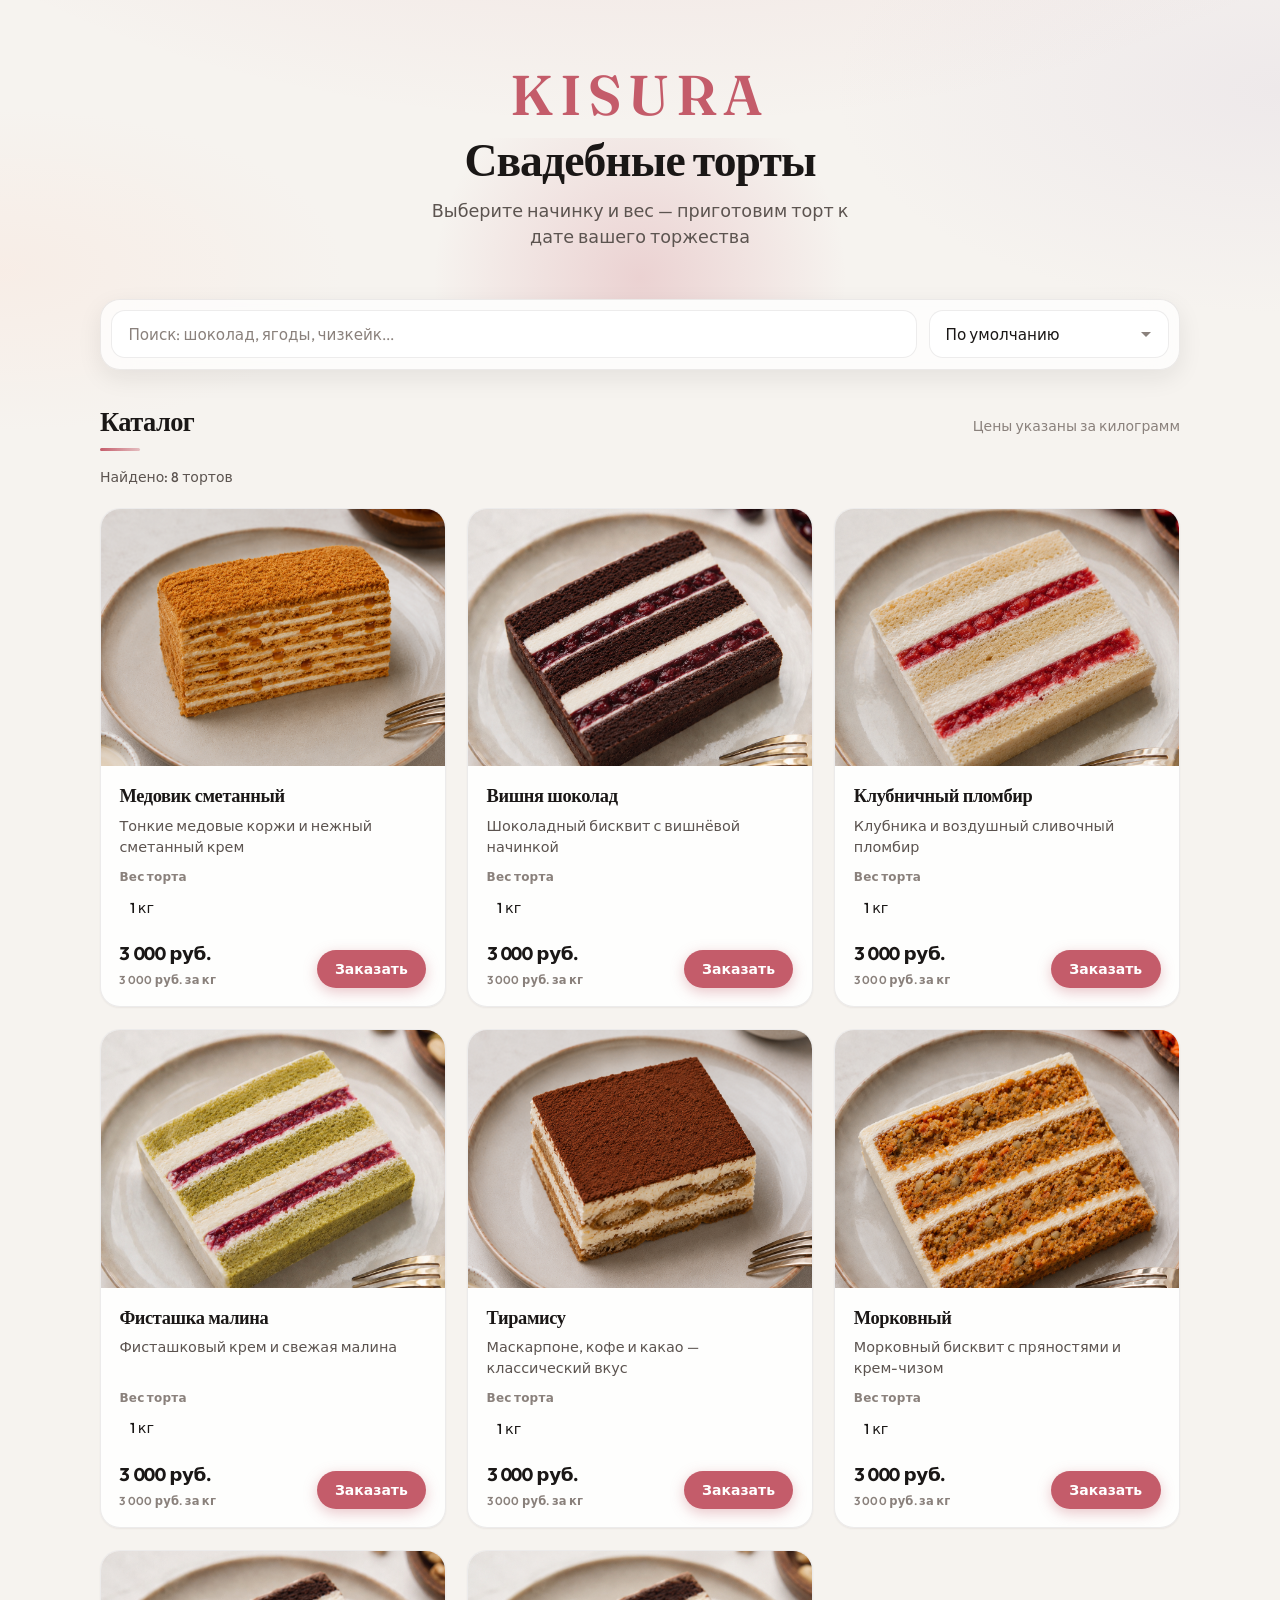
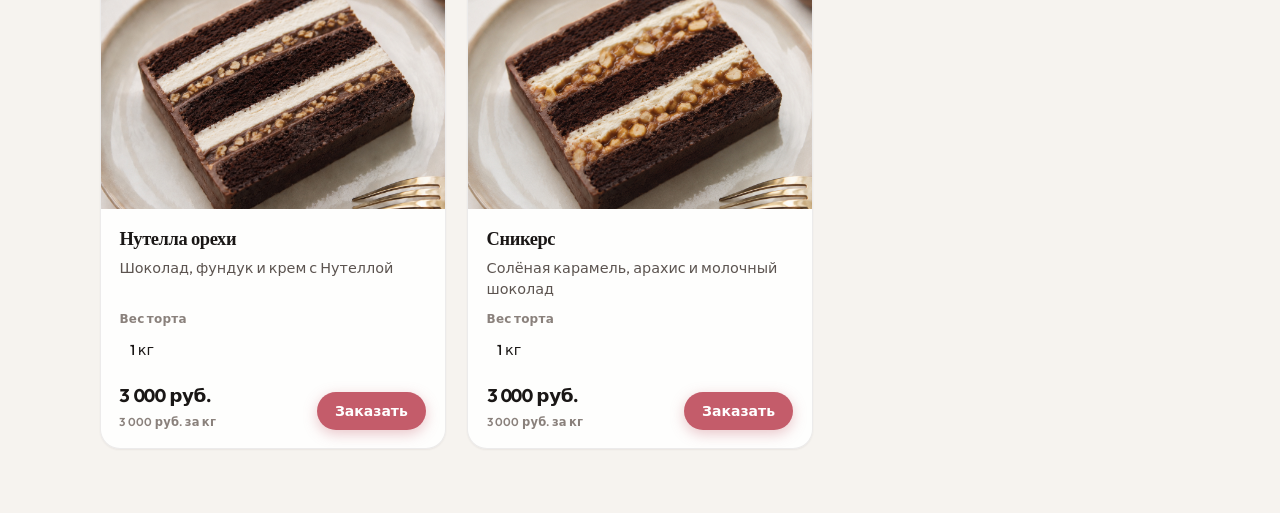
==== index.html @ 86120fdf "Первый коммит: сайт Kisura" ====
<!DOCTYPE html>
<html lang="ru">
<head>
  <meta charset="UTF-8">
  <meta name="viewport" content="width=device-width, initial-scale=1.0">
  <title>Свадебные торты Kisura</title>
  <link rel="preconnect" href="https://fonts.googleapis.com">
  <link rel="preconnect" href="https://fonts.gstatic.com" crossorigin>
  <link href="https://fonts.googleapis.com/css2?family=Fraunces:opsz,wght@9..144,500;600;700&family=Outfit:wght@400;500;600;700&display=swap" rel="stylesheet">
  <link rel="stylesheet" href="./styles.css?v=9">
</head>
<body>
  <header class="hero">
    <div class="hero-inner">
      <span class="hero-badge hero-badge--brand">Kisura</span>
      <h1>Свадебные торты</h1>
      <p class="hero-lead">Выберите начинку и вес — приготовим торт к дате вашего торжества</p>
    </div>
    <div class="hero-glow" aria-hidden="true"></div>
  </header>

  <main class="container" lang="ru">
    <section class="toolbar" aria-label="Поиск и сортировка">
      <input id="searchInput" type="text" placeholder="Поиск: шоколад, ягоды, чизкейк...">
      <select id="sortSelect">
        <option value="default">По умолчанию</option>
        <option value="price-asc">Цена: по возрастанию</option>
        <option value="price-desc">Цена: по убыванию</option>
        <option value="name-asc">Название: А-Я</option>
      </select>
    </section>

    <section class="catalog-section" aria-labelledby="catalog-heading">
      <div class="section-head">
        <h2 id="catalog-heading">Каталог</h2>
        <p class="section-sub">Цены указаны за килограмм</p>
      </div>
      <p id="metaText" class="meta"></p>
      <div id="cakeGrid" class="grid"></div>
    </section>
  </main>

  <script src="./app.js?v=33"></script>
</body>
</html>
---- styles.css ----
:root {
  --bg-base: #f6f3ef;
  --bg-elevated: rgba(255, 255, 255, 0.72);
  --text: #1a1716;
  --text-soft: #5c5450;
  --muted: #8a817c;
  --accent: #c45c6a;
  --accent-hover: #a84856;
  --accent-soft: rgba(196, 92, 106, 0.12);
  --line: rgba(26, 23, 22, 0.08);
  --shadow-sm: 0 1px 2px rgba(26, 23, 22, 0.06);
  --shadow-md: 0 8px 24px rgba(26, 23, 22, 0.08);
  --shadow-lg: 0 20px 50px rgba(26, 23, 22, 0.12);
  --radius-card: 20px;
  --radius-pill: 999px;
  --font-display: "Fraunces", Georgia, serif;
  --font-body: "Outfit", system-ui, sans-serif;
}

* {
  box-sizing: border-box;
}

html {
  scroll-behavior: smooth;
}

body {
  margin: 0;
  font-family: var(--font-body);
  font-size: 1rem;
  line-height: 1.5;
  color: var(--text);
  background-color: var(--bg-base);
  background-image:
    radial-gradient(ellipse 120% 80% at 50% -30%, rgba(196, 92, 106, 0.14), transparent 55%),
    radial-gradient(ellipse 70% 50% at 100% 10%, rgba(180, 160, 200, 0.12), transparent 50%),
    radial-gradient(ellipse 60% 40% at 0% 30%, rgba(255, 210, 190, 0.18), transparent 45%);
  background-attachment: fixed;
  min-height: 100vh;
}

.hero {
  position: relative;
  padding: clamp(2.5rem, 6vw, 4rem) 1.25rem clamp(2rem, 4vw, 3rem);
  text-align: center;
  overflow: hidden;
}

.hero-glow {
  position: absolute;
  inset: auto 50% -40% 50%;
  transform: translateX(-50%);
  width: min(90vw, 520px);
  height: 280px;
  background: radial-gradient(circle, rgba(196, 92, 106, 0.22) 0%, transparent 70%);
  pointer-events: none;
  z-index: 0;
}

.hero-inner {
  position: relative;
  z-index: 1;
  max-width: 36rem;
  margin: 0 auto;
}

.hero-badge {
  display: inline-block;
  font-family: var(--font-body);
  font-size: 0.7rem;
  font-weight: 600;
  letter-spacing: 0.28em;
  text-transform: uppercase;
  color: var(--accent);
  margin-bottom: 0.75rem;
}

.hero-badge--brand {
  font-family: var(--font-display);
  font-size: clamp(2.25rem, 7vw, 3.5rem);
  font-weight: 600;
  letter-spacing: 0.12em;
  margin-bottom: 0.5rem;
  line-height: 1.1;
}

.hero h1 {
  margin: 0 0 0.75rem;
  font-family: var(--font-display);
  font-size: clamp(2rem, 5vw, 2.85rem);
  font-weight: 600;
  font-optical-sizing: auto;
  letter-spacing: -0.02em;
  line-height: 1.15;
  color: var(--text);
}

.hero-lead {
  margin: 0;
  font-size: clamp(1rem, 2vw, 1.1rem);
  color: var(--text-soft);
  font-weight: 400;
  max-width: 28rem;
  margin-inline: auto;
}

.container {
  max-width: 1120px;
  margin: 0 auto;
  padding: 0 1.25rem clamp(3rem, 6vw, 4rem);
}

.toolbar {
  display: grid;
  grid-template-columns: 1fr minmax(160px, 240px);
  gap: 0.75rem;
  margin-bottom: 2rem;
  padding: 0.65rem;
  border-radius: var(--radius-card);
  background: var(--bg-elevated);
  backdrop-filter: blur(16px);
  -webkit-backdrop-filter: blur(16px);
  border: 1px solid var(--line);
  box-shadow: var(--shadow-md);
}

input,
select {
  width: 100%;
  padding: 0.85rem 1rem;
  border: 1px solid var(--line);
  border-radius: 14px;
  font-family: var(--font-body);
  font-size: 0.95rem;
  background: rgba(255, 255, 255, 0.95);
  color: var(--text);
  transition: border-color 0.2s ease, box-shadow 0.2s ease;
}

input::placeholder {
  color: var(--muted);
}

input:focus,
select:focus {
  outline: none;
  border-color: rgba(196, 92, 106, 0.45);
  box-shadow: 0 0 0 4px var(--accent-soft);
}

select {
  cursor: pointer;
  appearance: none;
  background-image: url("data:image/svg+xml,%3Csvg xmlns='http://www.w3.org/2000/svg' width='16' height='16' fill='%238a817c' viewBox='0 0 16 16'%3E%3Cpath d='M8 11L3 6h10l-5 5z'/%3E%3C/svg%3E");
  background-repeat: no-repeat;
  background-position: right 0.85rem center;
  padding-right: 2.25rem;
}

.catalog-section {
  margin-top: 0.25rem;
}

.section-head {
  display: flex;
  flex-wrap: wrap;
  align-items: baseline;
  justify-content: space-between;
  gap: 0.5rem 1.5rem;
  margin-bottom: 1rem;
}

.section-head h2 {
  margin: 0;
  font-family: var(--font-display);
  font-size: clamp(1.35rem, 3vw, 1.65rem);
  font-weight: 600;
  letter-spacing: -0.02em;
  position: relative;
}

.section-head h2::after {
  content: "";
  display: block;
  margin-top: 0.4rem;
  width: 2.5rem;
  height: 3px;
  border-radius: var(--radius-pill);
  background: linear-gradient(90deg, var(--accent), rgba(196, 92, 106, 0.35));
}

.section-sub {
  margin: 0;
  font-size: 0.875rem;
  color: var(--muted);
  font-weight: 500;
}

.meta {
  margin: 0 0 1.25rem;
  font-size: 0.875rem;
  color: var(--text-soft);
  font-weight: 500;
}

.grid {
  display: grid;
  grid-template-columns: repeat(auto-fill, minmax(260px, 1fr));
  gap: 1.35rem;
}

.card {
  background: rgba(255, 255, 255, 0.88);
  border: 1px solid var(--line);
  border-radius: var(--radius-card);
  padding: 0;
  overflow: hidden;
  display: flex;
  flex-direction: column;
  gap: 0;
  box-shadow: var(--shadow-sm);
  transition:
    transform 0.35s cubic-bezier(0.34, 1.26, 0.64, 1),
    box-shadow 0.35s ease,
    border-color 0.2s ease;
}

.card:hover {
  transform: translateY(-6px);
  box-shadow: var(--shadow-lg);
  border-color: rgba(196, 92, 106, 0.18);
}

.card-photo {
  aspect-ratio: 4 / 3;
  background: linear-gradient(145deg, #f0e8e4 0%, #e8ddd8 100%);
  overflow: hidden;
}

.card-photo img {
  width: 100%;
  height: 100%;
  object-fit: cover;
  display: block;
  transition: transform 0.55s cubic-bezier(0.33, 1, 0.68, 1);
}

.card:hover .card-photo img {
  transform: scale(1.06);
}

.card > h3,
.card > .desc,
.card > .card-weight,
.card > .card-bottom {
  padding-left: 1.15rem;
  padding-right: 1.15rem;
}

.card > .card-bottom {
  padding-bottom: 1.15rem;
}

.card > h3 {
  padding-top: 1rem;
}

.card h3 {
  margin: 0;
  font-family: var(--font-display);
  font-size: 1.15rem;
  font-weight: 600;
  letter-spacing: -0.02em;
}

.card .desc {
  margin: 0;
  margin-top: 0.35rem;
  color: var(--text-soft);
  font-size: 0.9rem;
  line-height: 1.45;
  min-height: 2.6rem;
}

.card-weight,
.summary-weight {
  display: flex;
  flex-direction: column;
  gap: 0.35rem;
  margin-top: 0.65rem;
}

.card-weight-label {
  font-size: 0.75rem;
  font-weight: 600;
  color: var(--muted);
  letter-spacing: 0.02em;
}

.weight-select {
  width: 100%;
  max-width: 9rem;
  padding: 0.45rem 0.65rem;
  border: 1px solid var(--border);
  border-radius: var(--radius-sm);
  font-family: var(--font-body);
  font-size: 0.9rem;
  font-weight: 500;
  color: var(--text);
  background: var(--surface);
  cursor: pointer;
}

.weight-select:focus {
  outline: 2px solid rgba(196, 92, 106, 0.35);
  outline-offset: 1px;
  border-color: var(--accent);
}

.summary-weight {
  margin-top: 0.5rem;
}

.summary-weight .weight-select {
  max-width: 7.5rem;
}

.card-bottom {
  margin-top: auto;
  display: flex;
  justify-content: space-between;
  align-items: flex-end;
  gap: 0.75rem;
  padding-top: 1rem;
}

.price-block {
  display: flex;
  flex-direction: column;
  gap: 0.2rem;
  min-width: 0;
}

.price {
  font-size: 1.15rem;
  font-weight: 700;
  font-variant-numeric: tabular-nums;
  letter-spacing: -0.02em;
}

.price-per {
  font-size: 0.72rem;
  font-weight: 600;
  color: var(--muted);
  text-transform: lowercase;
  letter-spacing: 0.02em;
}

.order-btn {
  flex-shrink: 0;
  border: none;
  border-radius: var(--radius-pill);
  padding: 0.62rem 1.15rem;
  font-family: var(--font-body);
  font-size: 0.875rem;
  font-weight: 600;
  background: var(--accent);
  color: #fff;
  cursor: pointer;
  transition: background 0.2s ease, transform 0.2s ease;
  box-shadow: 0 4px 14px rgba(196, 92, 106, 0.35);
}

.order-btn:hover {
  background: var(--accent-hover);
  transform: translateY(-1px);
}

.order-btn:active {
  transform: translateY(0);
}

.order-btn:focus-visible {
  outline: none;
  box-shadow: 0 0 0 3px #fff, 0 0 0 6px var(--accent);
}

.empty-msg {
  grid-column: 1 / -1;
  margin: 0;
  padding: 2rem 1.5rem;
  text-align: center;
  color: var(--text-soft);
  font-size: 1rem;
  background: var(--bg-elevated);
  border-radius: var(--radius-card);
  border: 1px dashed var(--line);
}

@media (max-width: 700px) {
  .toolbar {
    grid-template-columns: 1fr;
  }

  .grid {
    grid-template-columns: 1fr;
  }

  .section-head {
    flex-direction: column;
    align-items: flex-start;
  }
}

.page-design .design-header {
  text-align: center;
  padding: clamp(1.5rem, 4vw, 2.5rem) 1.25rem 1rem;
}

.back-link {
  display: inline-flex;
  align-items: center;
  gap: 0.35rem;
  margin-bottom: 1.25rem;
  font-size: 0.9rem;
  font-weight: 600;
  color: var(--accent);
  text-decoration: none;
  transition: opacity 0.2s ease;
}

.back-link:hover {
  opacity: 0.85;
  text-decoration: underline;
}

.design-header h1 {
  margin: 0 0 0.5rem;
  font-family: var(--font-display);
  font-size: clamp(1.65rem, 4vw, 2.25rem);
  font-weight: 600;
  letter-spacing: -0.02em;
}

.design-intro {
  max-width: 26rem;
  margin-inline: auto;
}

.design-main {
  padding-top: 0;
}

.order-summary {
  margin-bottom: 2rem;
}

.order-summary-inner {
  display: flex;
  gap: 1rem;
  align-items: center;
  padding: 1rem 1.15rem;
  border-radius: var(--radius-card);
  background: var(--bg-elevated);
  backdrop-filter: blur(12px);
  border: 1px solid var(--line);
  box-shadow: var(--shadow-sm);
}

.order-summary-photo {
  flex-shrink: 0;
  width: 120px;
  height: 75px;
  border-radius: 12px;
  overflow: hidden;
  background: #eee;
}

.order-summary-photo img {
  width: 100%;
  height: 100%;
  object-fit: cover;
}

.order-summary-label {
  margin: 0;
  font-size: 0.72rem;
  font-weight: 600;
  letter-spacing: 0.06em;
  text-transform: uppercase;
  color: var(--muted);
}

.order-summary-name {
  margin: 0.15rem 0 0.25rem;
  font-family: var(--font-display);
  font-size: 1.15rem;
  font-weight: 600;
}

.order-summary-meta {
  margin: 0;
  font-size: 0.88rem;
  color: var(--text-soft);
}

.design-error {
  padding: 1.5rem;
  border-radius: var(--radius-card);
  background: #fff5f5;
  border: 1px solid rgba(196, 92, 106, 0.25);
  color: var(--text);
}

.design-error a {
  color: var(--accent);
  font-weight: 600;
}

.design-section {
  margin-top: 0.5rem;
}

.design-grid {
  margin-bottom: 1.75rem;
}

button.card.design-card {
  -webkit-appearance: none;
  appearance: none;
  margin: 0;
  font: inherit;
  color: inherit;
  text-align: left;
  width: 100%;
  cursor: pointer;
}

button.card.design-card:focus-visible {
  outline: none;
  box-shadow: 0 0 0 3px #fff, 0 0 0 6px var(--accent);
}

.design-card.card > .desc {
  padding-bottom: 1.15rem;
}

.design-card--selected {
  border-color: var(--accent) !important;
  box-shadow:
    0 0 0 4px var(--accent-soft),
    var(--shadow-lg) !important;
}

.design-card--selected:hover {
  border-color: var(--accent) !important;
}

.design-actions {
  display: flex;
  justify-content: center;
}

.design-continue {
  border: none;
  border-radius: var(--radius-pill);
  padding: 0.85rem 2rem;
  font-family: var(--font-body);
  font-size: 1rem;
  font-weight: 600;
  background: var(--accent);
  color: #fff;
  cursor: pointer;
  box-shadow: 0 4px 14px rgba(196, 92, 106, 0.35);
  transition: background 0.2s ease, transform 0.2s ease, opacity 0.2s ease;
}

.design-continue:hover:not(:disabled) {
  background: var(--accent-hover);
  transform: translateY(-1px);
}

.design-continue:disabled {
  opacity: 0.45;
  cursor: not-allowed;
  transform: none;
}

.design-toast {
  margin: 1.25rem auto 0;
  max-width: 36rem;
  padding: 1rem 1.15rem;
  border-radius: 14px;
  background: var(--bg-elevated);
  border: 1px solid var(--line);
  font-size: 0.92rem;
  color: var(--text-soft);
  text-align: center;
}

.page-order .order-form-section {
  max-width: 32rem;
  margin: 0 auto 2rem;
}

.order-form {
  display: flex;
  flex-direction: column;
  gap: 1.1rem;
  padding: 1.35rem 1.25rem 1.5rem;
  border-radius: var(--radius-card);
  background: rgba(255, 255, 255, 0.88);
  border: 1px solid var(--line);
  box-shadow: var(--shadow-md);
}

.order-form-title {
  margin: 0 0 0.25rem;
  font-family: var(--font-display);
  font-size: 1.25rem;
  font-weight: 600;
}

.form-field {
  display: flex;
  flex-direction: column;
  gap: 0.4rem;
}

.form-label {
  font-size: 0.88rem;
  font-weight: 600;
  color: var(--text);
}

.form-required {
  color: var(--accent);
}

.order-form input,
.order-form textarea {
  width: 100%;
  padding: 0.8rem 0.9rem;
  border: 1px solid var(--line);
  border-radius: 12px;
  font-family: var(--font-body);
  font-size: 0.95rem;
  background: #fff;
  color: var(--text);
}

.order-form textarea {
  resize: vertical;
  min-height: 5rem;
}

.order-form input:focus,
.order-form textarea:focus {
  outline: none;
  border-color: rgba(196, 92, 106, 0.45);
  box-shadow: 0 0 0 4px var(--accent-soft);
}

.order-submit {
  width: 100%;
  margin-top: 0.35rem;
}

.order-submit:disabled {
  opacity: 0.65;
  cursor: wait;
}

.order-send-error {
  margin: 0;
  padding: 0.75rem 0.9rem;
  border-radius: 10px;
  background: #fff5f5;
  border: 1px solid rgba(196, 92, 106, 0.35);
  color: #8b2e3a;
  font-size: 0.88rem;
  line-height: 1.4;
}

.order-success {
  max-width: 32rem;
  margin: 0 auto 2rem;
  padding: 1.5rem 1.25rem;
  border-radius: var(--radius-card);
  background: var(--bg-elevated);
  border: 1px solid var(--line);
  text-align: center;
}

.order-success h2 {
  margin: 0 0 0.75rem;
  font-family: var(--font-display);
  font-size: 1.35rem;
}

.order-success p {
  margin: 0 0 1.25rem;
  color: var(--text-soft);
  line-height: 1.5;
}

@media (max-width: 700px) {
  .order-summary-inner {
    flex-direction: column;
    align-items: flex-start;
  }

  .order-summary-photo {
    width: 100%;
    height: 140px;
  }
}

@media (prefers-reduced-motion: reduce) {
  .card,
  .card-photo img,
  .order-btn {
    transition: none;
  }

  .card:hover {
    transform: none;
  }

  .card:hover .card-photo img {
    transform: none;
  }

  .design-card:hover {
    transform: none;
  }

  .design-continue:hover:not(:disabled) {
    transform: none;
  }
}
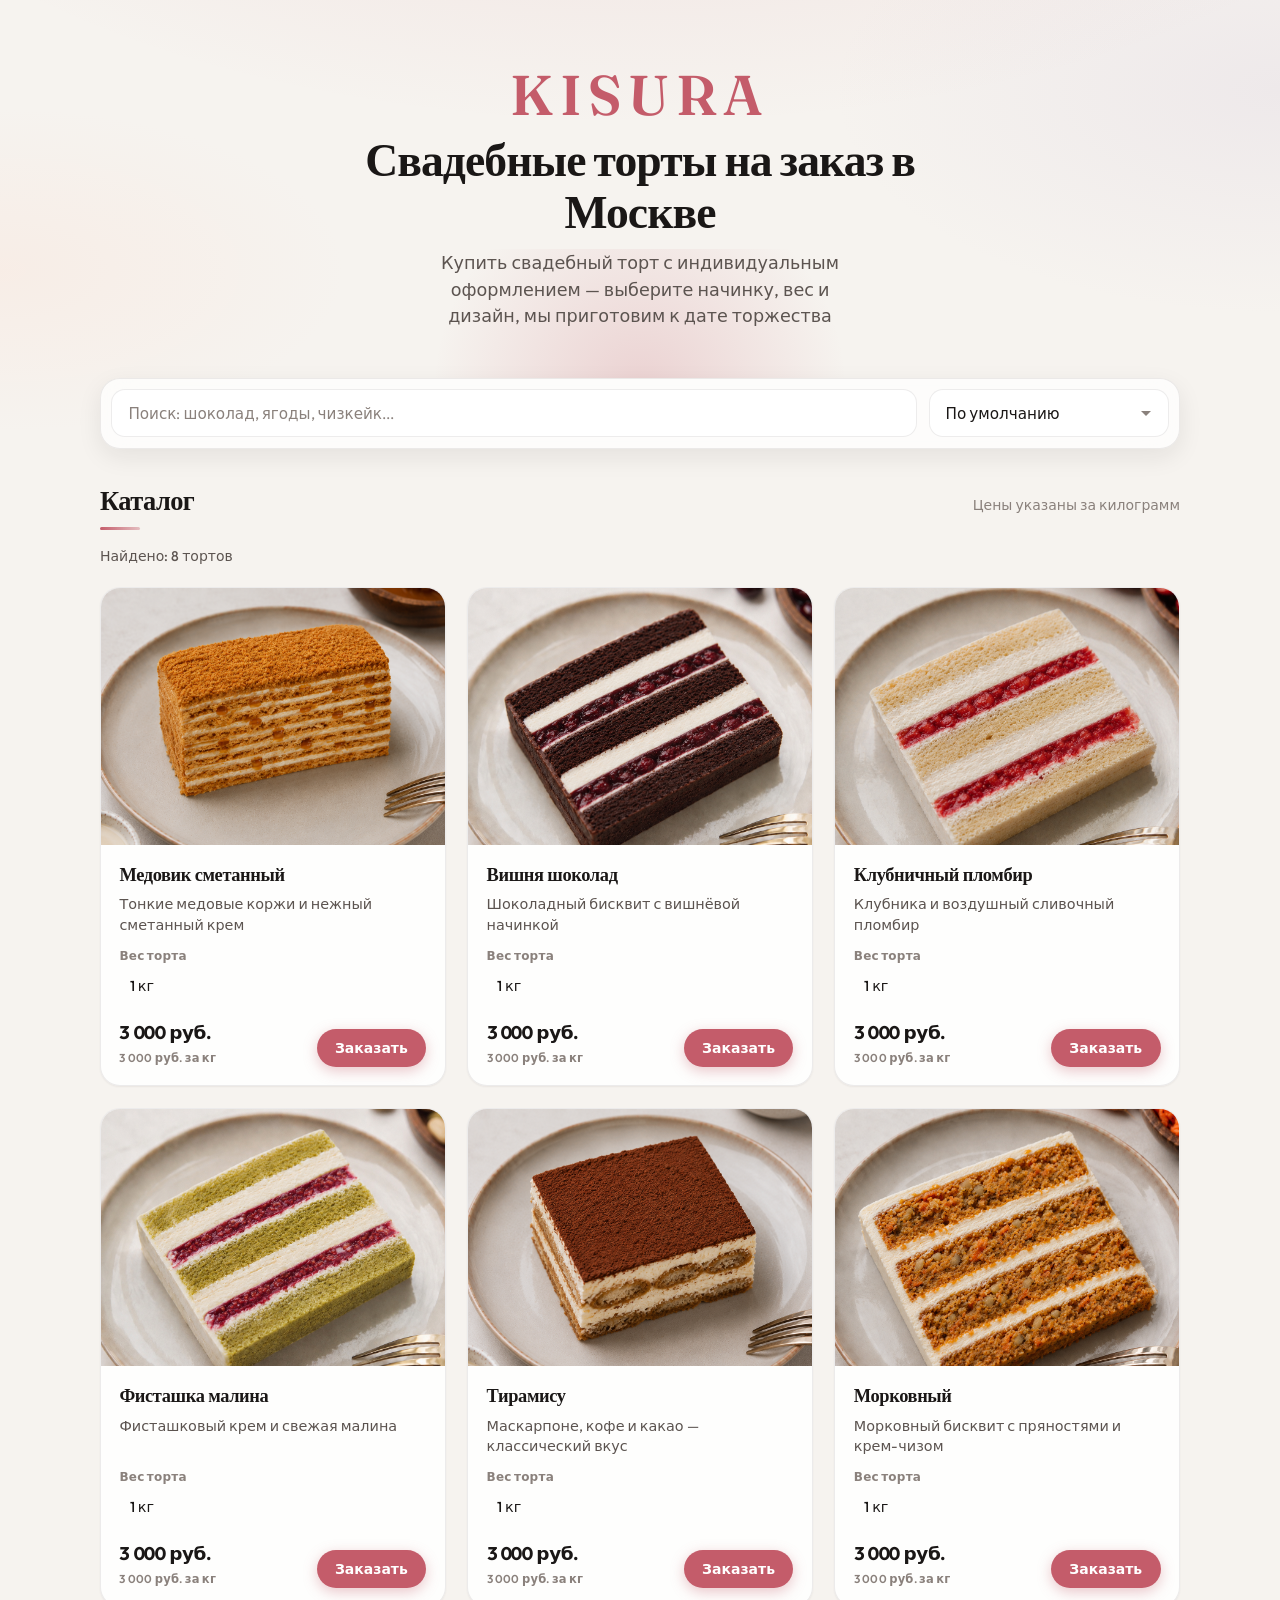
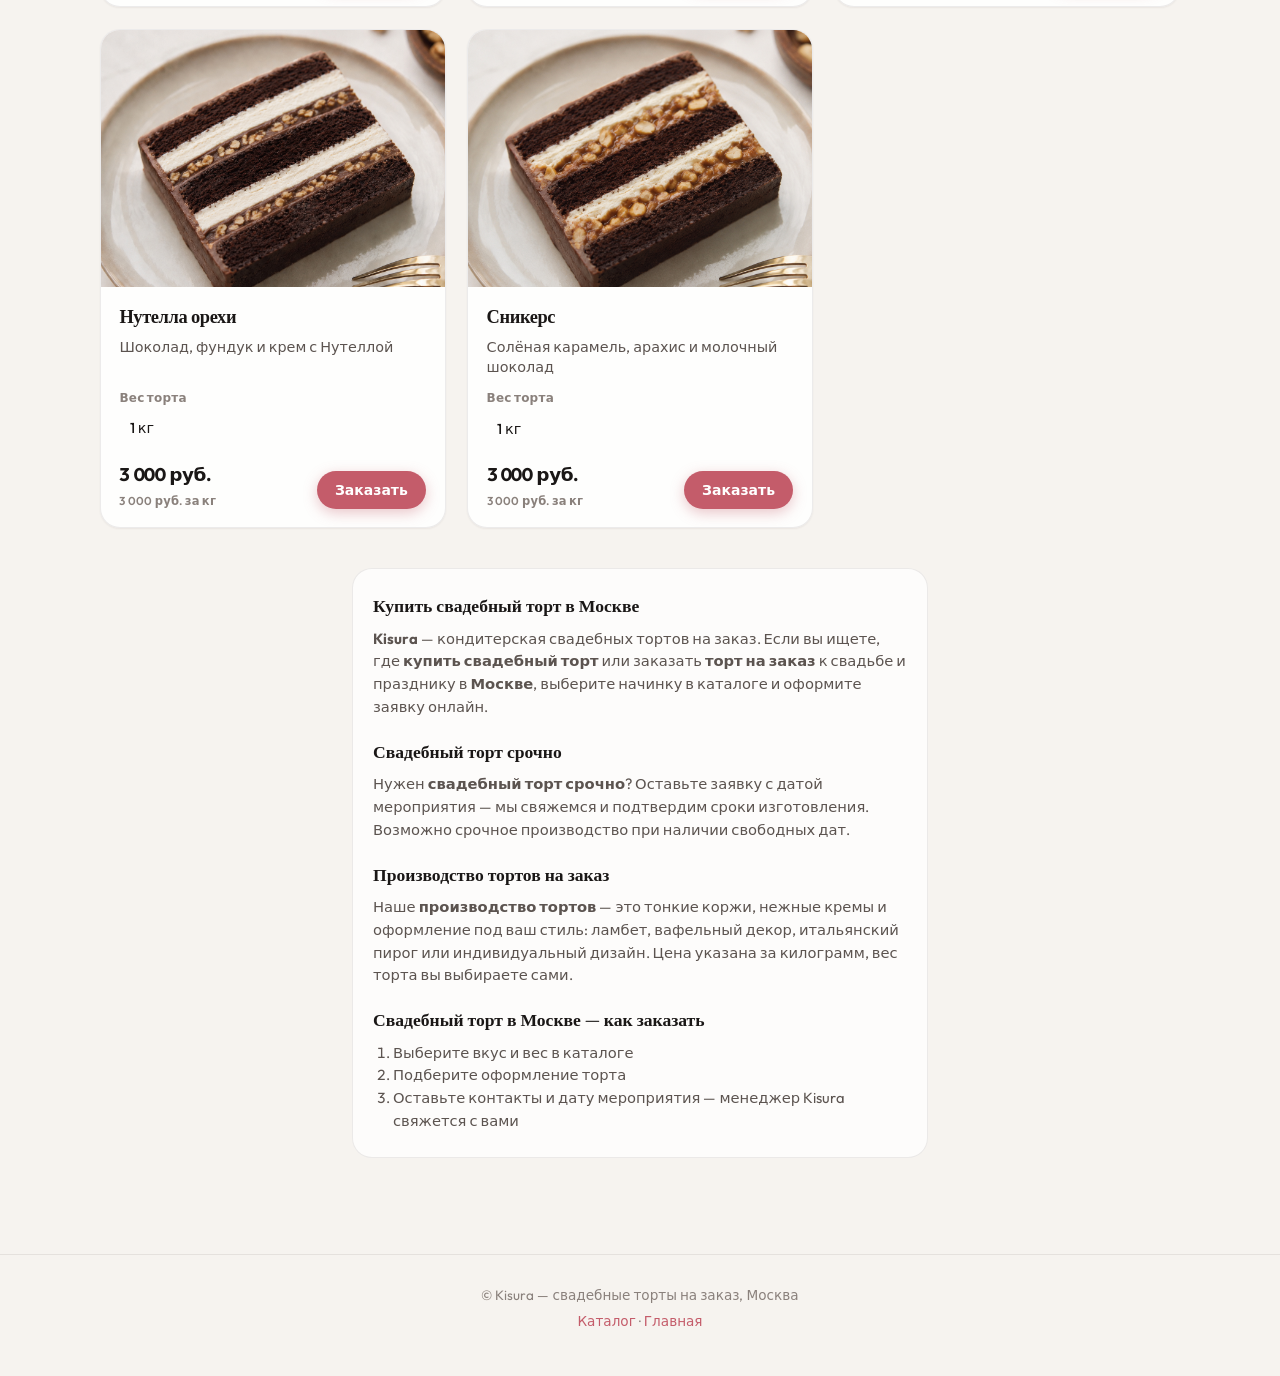
==== commit 58c3a664: "SEO для поисковиков" ====
--- a/index.html
+++ b/index.html
@@ -3,18 +3,48 @@
 <head>
   <meta charset="UTF-8">
   <meta name="viewport" content="width=device-width, initial-scale=1.0">
-  <title>Свадебные торты Kisura</title>
+  <title>Свадебные торты на заказ в Москве — купить | Kisura</title>
+  <meta name="description" content="Kisura — свадебные торты на заказ в Москве. Купить свадебный торт, срочное изготовление, производство тортов к дате торжества. Каталог начинок, выбор веса и дизайна онлайн.">
+  <meta name="keywords" content="купить свадебный торт, торт на заказ, свадебный торт срочно, производство тортов, свадебный торт в Москве, торт на заказ Москва, Kisura">
+  <link rel="canonical" href="https://cake-shop-umeq.onrender.com/">
+  <meta property="og:type" content="website">
+  <meta property="og:locale" content="ru_RU">
+  <meta property="og:title" content="Свадебные торты на заказ в Москве — Kisura">
+  <meta property="og:description" content="Купить свадебный торт на заказ в Москве. Срочное изготовление, каталог вкусов, оформление под ваше торжество.">
+  <meta property="og:url" content="https://cake-shop-umeq.onrender.com/">
+  <meta name="twitter:card" content="summary">
+  <meta name="twitter:title" content="Свадебные торты на заказ — Kisura">
+  <meta name="twitter:description" content="Торты на заказ в Москве: свадебные торты, срочно, индивидуальный дизайн.">
   <link rel="preconnect" href="https://fonts.googleapis.com">
   <link rel="preconnect" href="https://fonts.gstatic.com" crossorigin>
   <link href="https://fonts.googleapis.com/css2?family=Fraunces:opsz,wght@9..144,500;600;700&family=Outfit:wght@400;500;600;700&display=swap" rel="stylesheet">
-  <link rel="stylesheet" href="./styles.css?v=9">
+  <link rel="stylesheet" href="./styles.css?v=10">
+  <script type="application/ld+json">
+  {
+    "@context": "https://schema.org",
+    "@type": "Bakery",
+    "name": "Kisura",
+    "description": "Свадебные торты на заказ в Москве. Производство тортов к дате торжества, срочные заказы.",
+    "url": "https://cake-shop-umeq.onrender.com/",
+    "areaServed": { "@type": "City", "name": "Москва" },
+    "priceRange": "₽₽",
+    "servesCuisine": "Кондитерские изделия",
+    "hasOfferCatalog": {
+      "@type": "OfferCatalog",
+      "name": "Свадебные торты на заказ",
+      "itemListElement": [
+        { "@type": "Offer", "itemOffered": { "@type": "Product", "name": "Свадебный торт на заказ" } }
+      ]
+    }
+  }
+  </script>
 </head>
 <body>
   <header class="hero">
     <div class="hero-inner">
       <span class="hero-badge hero-badge--brand">Kisura</span>
-      <h1>Свадебные торты</h1>
-      <p class="hero-lead">Выберите начинку и вес — приготовим торт к дате вашего торжества</p>
+      <h1>Свадебные торты на заказ в Москве</h1>
+      <p class="hero-lead">Купить свадебный торт с индивидуальным оформлением — выберите начинку, вес и дизайн, мы приготовим к дате торжества</p>
     </div>
     <div class="hero-glow" aria-hidden="true"></div>
   </header>
@@ -38,7 +68,41 @@
       <p id="metaText" class="meta"></p>
       <div id="cakeGrid" class="grid"></div>
     </section>
+
+    <section class="seo-block" aria-labelledby="seo-order-heading">
+      <h2 id="seo-order-heading">Купить свадебный торт в Москве</h2>
+      <p>
+        <strong>Kisura</strong> — кондитерская свадебных тортов на заказ. Если вы ищете, где
+        <strong>купить свадебный торт</strong> или заказать <strong>торт на заказ</strong> к свадьбе
+        и празднику в <strong>Москве</strong>, выберите начинку в каталоге и оформите заявку онлайн.
+      </p>
+
+      <h2>Свадебный торт срочно</h2>
+      <p>
+        Нужен <strong>свадебный торт срочно</strong>? Оставьте заявку с датой мероприятия — мы свяжемся
+        и подтвердим сроки изготовления. Возможно срочное производство при наличии свободных дат.
+      </p>
+
+      <h2>Производство тортов на заказ</h2>
+      <p>
+        Наше <strong>производство тортов</strong> — это тонкие коржи, нежные кремы и оформление под ваш
+        стиль: ламбет, вафельный декор, итальянский пирог или индивидуальный дизайн. Цена указана за килограмм,
+        вес торта вы выбираете сами.
+      </p>
+
+      <h2>Свадебный торт в Москве — как заказать</h2>
+      <ol class="seo-steps">
+        <li>Выберите вкус и вес в каталоге</li>
+        <li>Подберите оформление торта</li>
+        <li>Оставьте контакты и дату мероприятия — менеджер Kisura свяжется с вами</li>
+      </ol>
+    </section>
   </main>
+
+  <footer class="site-footer">
+    <p>© Kisura — свадебные торты на заказ, Москва</p>
+    <p><a href="./index.html">Каталог</a> · <a href="https://cake-shop-umeq.onrender.com/">Главная</a></p>
+  </footer>
 
   <script src="./app.js?v=33"></script>
 </body>
--- a/styles.css
+++ b/styles.css
@@ -705,6 +705,63 @@
   line-height: 1.5;
 }
 
+.seo-block {
+  max-width: 36rem;
+  margin: 2.5rem auto 2rem;
+  padding: 1.5rem 1.25rem;
+  border-radius: var(--radius-card);
+  background: var(--bg-elevated);
+  border: 1px solid var(--line);
+}
+
+.seo-block h2 {
+  margin: 1.25rem 0 0.5rem;
+  font-family: var(--font-display);
+  font-size: 1.1rem;
+  font-weight: 600;
+  color: var(--text);
+}
+
+.seo-block h2:first-child {
+  margin-top: 0;
+}
+
+.seo-block p {
+  margin: 0 0 0.75rem;
+  font-size: 0.92rem;
+  line-height: 1.55;
+  color: var(--text-soft);
+}
+
+.seo-steps {
+  margin: 0.5rem 0 0;
+  padding-left: 1.25rem;
+  color: var(--text-soft);
+  font-size: 0.92rem;
+  line-height: 1.55;
+}
+
+.site-footer {
+  text-align: center;
+  padding: 1.5rem 1rem 2.5rem;
+  font-size: 0.85rem;
+  color: var(--muted);
+  border-top: 1px solid var(--line);
+}
+
+.site-footer p {
+  margin: 0.35rem 0;
+}
+
+.site-footer a {
+  color: var(--accent);
+  text-decoration: none;
+}
+
+.site-footer a:hover {
+  text-decoration: underline;
+}
+
 @media (max-width: 700px) {
   .order-summary-inner {
     flex-direction: column;
